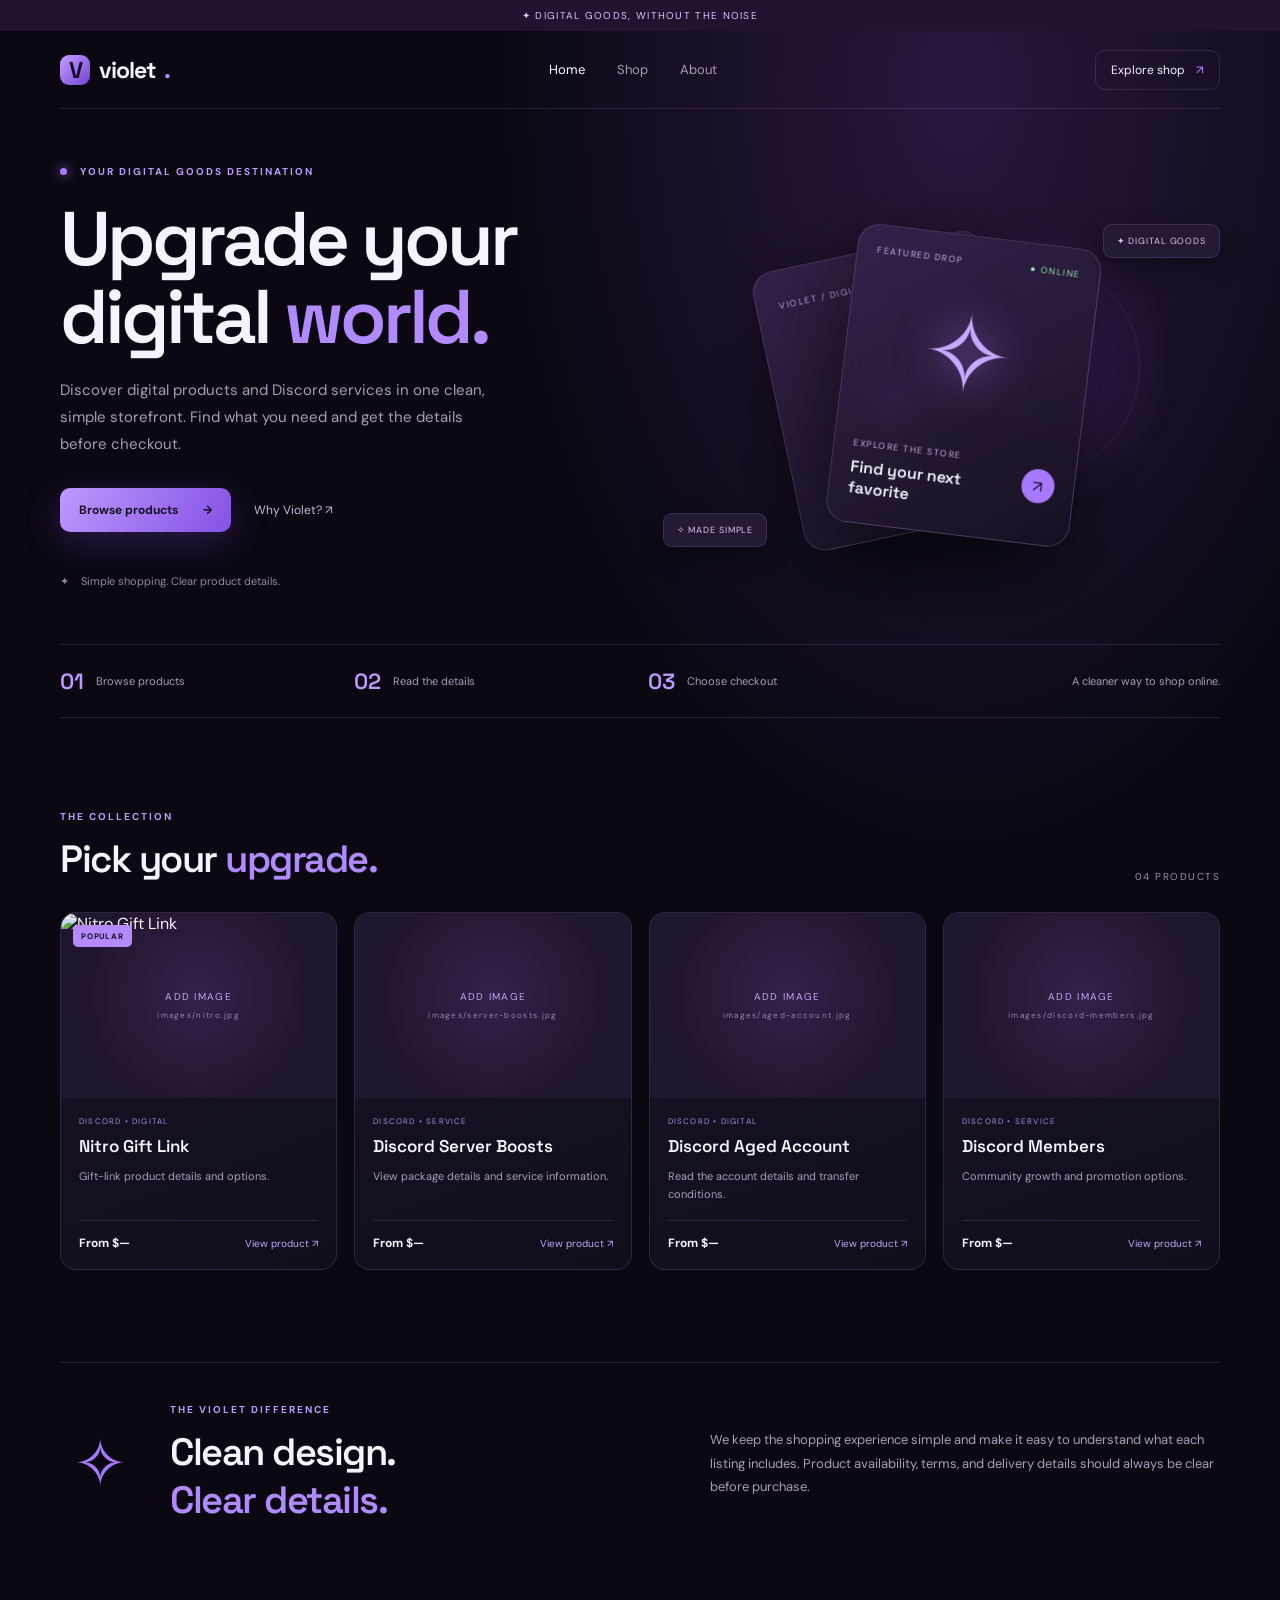
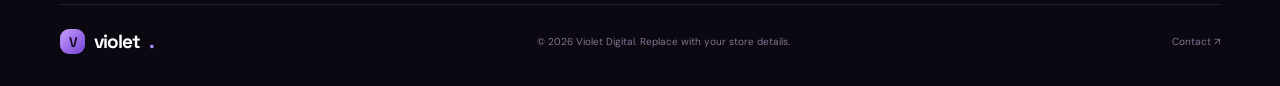
==== index.html @ 37dc9ee9 "Add files via upload" ====
<!doctype html>
<html lang="en"><head><meta charset="utf-8"><meta name="viewport" content="width=device-width,initial-scale=1"><meta name="description" content="Explore digital products and Discord services at Violet."><title>Violet — Digital Goods</title><link rel="stylesheet" href="style.css"><script defer src="script.js"></script></head>
<body><div class="announcement">✦ DIGITAL GOODS, WITHOUT THE NOISE</div>
<header class="nav wrap"><a class="brand" href="index.html"><span class="brand-mark">V</span> violet<span class="dot">.</span></a><nav><a class="active" href="index.html">Home</a><a href="#products">Shop</a><a href="#about">About</a></nav><a class="nav-cta" href="#products">Explore shop <span>↗</span></a></header>
<main>
<section class="hero wrap"><div class="hero-copy"><div class="eyebrow"><span class="pulse"></span> YOUR DIGITAL GOODS DESTINATION</div><h1>Upgrade your<br>digital <em>world.</em></h1><p>Discover digital products and Discord services in one clean, simple storefront. Find what you need and get the details before checkout.</p><div class="hero-actions"><a class="button primary" href="#products">Browse products <span>→</span></a><a class="text-link" href="#about">Why Violet? ↗</a></div><div class="hero-proof"><span>✦</span><span>Simple shopping. Clear product details.</span></div></div>
<div class="hero-art"><div class="orb orb-one"></div><div class="orb orb-two"></div><div class="glass-card card-back"><span class="mini-label">VIOLET / DIGITAL</span><div class="back-shape">✦</div></div><div class="glass-card card-front"><div class="card-top"><span>FEATURED DROP</span><span class="live-dot">● ONLINE</span></div><div class="product-art">✧</div><div class="featured-bottom"><div><small>EXPLORE THE STORE</small><strong>Find your next favorite</strong></div><span class="arrow-circle">↗</span></div></div><div class="float-tag tag-top">✦ DIGITAL GOODS</div><div class="float-tag tag-bottom">✧ MADE SIMPLE</div></div></section>
<section class="stats wrap"><div><strong>01</strong><span>Browse products</span></div><div><strong>02</strong><span>Read the details</span></div><div><strong>03</strong><span>Choose checkout</span></div><div class="stats-note">A cleaner way to shop online.</div></section>
<section class="products-section wrap" id="products"><div class="section-heading"><div><div class="eyebrow">THE COLLECTION</div><h2>Pick your <em>upgrade.</em></h2></div><span class="count">04 PRODUCTS</span></div>
<div class="product-grid">
<article class="product-card"><a class="product-image" href="products/nitro-gift-link.html"><img src="images/nitro.jpg" alt="Nitro Gift Link"><span class="image-placeholder">ADD IMAGE<br><small>images/nitro.jpg</small></span><span class="product-badge">POPULAR</span></a><div class="product-info"><div class="product-type">DISCORD • DIGITAL</div><h3>Nitro Gift Link</h3><p>Gift-link product details and options.</p><div class="product-bottom"><span class="price">From $—</span><a href="products/nitro-gift-link.html">View product ↗</a></div></div></article>
<article class="product-card"><a class="product-image" href="products/discord-server-boosts.html"><img src="images/server-boosts.jpg" alt="Discord Server Boosts"><span class="image-placeholder">ADD IMAGE<br><small>images/server-boosts.jpg</small></span></a><div class="product-info"><div class="product-type">DISCORD • SERVICE</div><h3>Discord Server Boosts</h3><p>View package details and service information.</p><div class="product-bottom"><span class="price">From $—</span><a href="products/discord-server-boosts.html">View product ↗</a></div></div></article>
<article class="product-card"><a class="product-image" href="products/discord-aged-account.html"><img src="images/aged-account.jpg" alt="Discord Aged Account"><span class="image-placeholder">ADD IMAGE<br><small>images/aged-account.jpg</small></span></a><div class="product-info"><div class="product-type">DISCORD • DIGITAL</div><h3>Discord Aged Account</h3><p>Read the account details and transfer conditions.</p><div class="product-bottom"><span class="price">From $—</span><a href="products/discord-aged-account.html">View product ↗</a></div></div></article>
<article class="product-card"><a class="product-image" href="products/discord-members.html"><img src="images/discord-members.jpg" alt="Discord Members"><span class="image-placeholder">ADD IMAGE<br><small>images/discord-members.jpg</small></span></a><div class="product-info"><div class="product-type">DISCORD • SERVICE</div><h3>Discord Members</h3><p>Community growth and promotion options.</p><div class="product-bottom"><span class="price">From $—</span><a href="products/discord-members.html">View product ↗</a></div></div></article>
</div></section>
<section class="about wrap" id="about"><div class="about-symbol">✧</div><div><div class="eyebrow">THE VIOLET DIFFERENCE</div><h2>Clean design.<br><em>Clear details.</em></h2></div><p>We keep the shopping experience simple and make it easy to understand what each listing includes. Product availability, terms, and delivery details should always be clear before purchase.</p></section>
</main><footer class="footer wrap"><a class="brand" href="index.html"><span class="brand-mark">V</span> violet<span class="dot">.</span></a><span>© 2026 Violet Digital. Replace with your store details.</span><a href="mailto:hello@example.com">Contact ↗</a></footer></body></html>
---- style.css ----
@import url('https://fonts.googleapis.com/css2?family=DM+Sans:wght@400;500;600;700&family=Space+Grotesk:wght@400;500;600;700&display=swap');
:root{--bg:#0b0812;--panel:#151020;--panel2:#1c1429;--purple:#b18aff;--purple2:#7846dc;--text:#f7f2ff;--muted:#a99db8;--line:rgba(205,177,255,.14)}
*{box-sizing:border-box}html{scroll-behavior:smooth}body{margin:0;background:radial-gradient(ellipse at 75% 5%,#29183e 0,transparent 34%),var(--bg);color:var(--text);font-family:'DM Sans',sans-serif}a{color:inherit;text-decoration:none}button,input,select{font:inherit}.wrap{width:min(1160px,calc(100% - 44px));margin:auto}
.announcement{text-align:center;background:#211431;color:#d9c4ff;padding:9px;font-size:10px;letter-spacing:.13em}
.nav{height:78px;display:flex;align-items:center;justify-content:space-between;border-bottom:1px solid var(--line)}.brand{font:700 23px 'Space Grotesk';letter-spacing:-1px;display:flex;align-items:center;gap:9px}.brand-mark{width:30px;height:30px;display:grid;place-items:center;background:linear-gradient(135deg,#c69fff,#7443d5);border-radius:9px;color:#160d25}.dot{color:var(--purple)}nav{display:flex;gap:32px;color:var(--muted);font-size:13px}nav a:hover,nav .active{color:white}.nav-cta{border:1px solid var(--line);padding:11px 15px;border-radius:10px;font-size:12px}.nav-cta span{color:var(--purple);margin-left:8px}
.eyebrow{font-size:10px;letter-spacing:.2em;color:#bd9cff;font-weight:700}.pulse{display:inline-block;width:7px;height:7px;border-radius:50%;background:#a879ff;box-shadow:0 0 12px #a879ff;margin-right:9px}
.hero{min-height:535px;display:grid;grid-template-columns:1fr 1fr;align-items:center;gap:25px;padding-top:40px;padding-bottom:40px}.hero h1{font:600 clamp(48px,6vw,76px)/1.02 'Space Grotesk';letter-spacing:-4px;margin:22px 0}.hero h1 em,h2 em{font-style:normal;color:var(--purple)}.hero-copy>p{max-width:440px;color:var(--muted);font-size:15px;line-height:1.8}.hero-actions{display:flex;align-items:center;gap:23px;margin-top:30px}.button{display:inline-flex;align-items:center;justify-content:center;gap:25px;padding:14px 19px;border:0;border-radius:10px;font-size:12px;font-weight:700;cursor:pointer}.primary{background:linear-gradient(120deg,#bd99ff,#8551e4);color:#180f25;box-shadow:0 10px 35px #824ce044}.text-link{font-size:12px;color:#c7b6df}.hero-proof{display:flex;align-items:center;gap:12px;margin-top:42px;color:#93869f;font-size:11px}
.hero-art{height:410px;position:relative;display:grid;place-items:center}.orb{position:absolute;border-radius:50%;filter:blur(1px)}.orb-one{width:300px;height:300px;background:radial-gradient(circle,#7042bd66,transparent 70%);top:45px;right:40px}.orb-two{width:220px;height:220px;border:1px solid #b38aff2c;right:80px;top:85px}.glass-card{position:absolute;border:1px solid #d9bfff30;background:linear-gradient(145deg,#34234cdd,#171020ef);box-shadow:0 30px 90px #0008;backdrop-filter:blur(15px);border-radius:22px}.card-back{width:235px;height:285px;transform:rotate(-12deg) translate(-45px,5px);padding:22px}.card-front{width:245px;height:300px;transform:rotate(7deg) translate(28px,5px);padding:19px}.mini-label,.card-top,.featured-bottom small{font-size:9px;letter-spacing:.17em;color:#c4addf}.back-shape{font-size:115px;color:#8d5de6;opacity:.6;text-align:center;margin-top:35px}.card-top{display:flex;justify-content:space-between}.live-dot{color:#9de3b5}.product-art{height:175px;display:grid;place-items:center;font-size:108px;color:#c9a9ff;text-shadow:0 0 45px #a879ff}.featured-bottom{display:flex;align-items:center;justify-content:space-between}.featured-bottom strong{display:block;font:600 16px 'Space Grotesk';margin-top:5px}.arrow-circle{width:34px;height:34px;border-radius:50%;background:#a879ff;color:#180e25;display:grid;place-items:center}.float-tag{position:absolute;background:#251a35;border:1px solid var(--line);padding:10px 13px;border-radius:9px;font-size:9px;letter-spacing:.1em;color:#d7c6ef;box-shadow:0 10px 25px #0005}.tag-top{top:52px;right:0}.tag-bottom{bottom:35px;left:10px}
.stats{display:grid;grid-template-columns:repeat(4,1fr);border-top:1px solid var(--line);border-bottom:1px solid var(--line);padding:22px 0;gap:15px}.stats div{display:flex;align-items:center;gap:12px}.stats strong{font:600 22px 'Space Grotesk';color:#bd9aff}.stats span,.stats-note{font-size:11px;color:var(--muted)}.stats-note{justify-content:flex-end}
.products-section{padding:92px 0}.section-heading{display:flex;justify-content:space-between;align-items:end;margin-bottom:29px}.section-heading h2,.about h2{font:600 38px 'Space Grotesk';letter-spacing:-1.5px;margin:12px 0 0}.count{font-size:10px;letter-spacing:.15em;color:#9e8eaf}.product-grid{display:grid;grid-template-columns:repeat(4,1fr);gap:17px}.product-card{background:linear-gradient(160deg,#1b1429,#110d19);border:1px solid var(--line);border-radius:16px;overflow:hidden;transition:.25s}.product-card:hover{transform:translateY(-6px);border-color:#a879ff77}.product-image{height:185px;display:grid;place-items:center;position:relative;background:radial-gradient(circle at 50% 45%,#593b8066,#21162f 65%);overflow:hidden}.product-image img{width:100%;height:100%;object-fit:cover;position:absolute;inset:0;z-index:1}.image-placeholder{font-size:10px;text-align:center;line-height:1.8;letter-spacing:.13em;color:#c3a4f2;z-index:0}.image-placeholder small{font-size:8px;color:#9783ad}.product-badge{position:absolute;top:12px;left:12px;z-index:2;background:#b58aff;color:#1a1026;border-radius:5px;padding:6px 8px;font-size:8px;font-weight:700;letter-spacing:.1em}.product-info{padding:18px}.product-type{font-size:8px;letter-spacing:.15em;color:#aa8be0}.product-info h3{font:600 17px 'Space Grotesk';margin:9px 0}.product-info p{font-size:11px;color:var(--muted);line-height:1.6;min-height:36px}.product-bottom{display:flex;justify-content:space-between;align-items:center;border-top:1px solid var(--line);padding-top:14px;margin-top:16px}.price{font-size:12px;font-weight:700}.product-bottom a{font-size:10px;color:#c5a8ff}
.about{display:grid;grid-template-columns:80px 1fr 1fr;align-items:center;gap:30px;padding:40px 0 80px;border-top:1px solid var(--line)}.about-symbol{font-size:65px;color:#a879ff;text-align:center}.about p{color:var(--muted);font-size:13px;line-height:1.8}.footer{border-top:1px solid var(--line);padding:24px 0 32px;display:flex;justify-content:space-between;align-items:center;color:#82758f;font-size:10px}.footer .brand{color:white;font-size:19px}.footer .brand-mark{width:25px;height:25px;font-size:14px}
.page-main{min-height:70vh;padding:60px 0 85px}.crumb{font-size:11px;color:var(--muted);margin-bottom:32px}.crumb a{color:#c4a5ff}.detail{display:grid;grid-template-columns:1fr 1fr;gap:60px;align-items:start}.detail-image{height:420px;border:1px solid var(--line);border-radius:20px;background:radial-gradient(circle,#593b8066,#21162f 70%);display:grid;place-items:center;position:relative;overflow:hidden}.detail-image img{width:100%;height:100%;object-fit:cover;position:absolute;inset:0;z-index:1}.detail-image .image-placeholder{font-size:12px}.detail-copy h1{font:600 43px 'Space Grotesk';letter-spacing:-2px;margin:14px 0}.detail-copy>p{color:var(--muted);line-height:1.8;font-size:14px}.detail-price{font:600 25px 'Space Grotesk';margin:24px 0}.detail-copy ul{padding-left:18px;color:#c4b6d3;font-size:13px;line-height:2}.detail-copy .button{margin-top:18px}.note{font-size:10px!important;color:#84778f!important;margin-top:17px}
.checkout-layout{display:grid;grid-template-columns:1.2fr .8fr;gap:22px}.panel{background:#171120;border:1px solid var(--line);border-radius:16px;padding:24px}.panel h2{font:600 20px 'Space Grotesk';margin:0 0 20px}.field{margin:14px 0}.field label{display:block;color:#b9a9c9;font-size:11px;margin-bottom:8px}.field input,.field select{width:100%;padding:13px 14px;border-radius:9px;border:1px solid #49385d;background:#0e0a15;color:white;outline:none;font-size:13px}.field input:focus,.field select:focus{border-color:#a879ff}.payment-option{display:flex;gap:12px;align-items:center;padding:14px;border:1px solid #49385d;border-radius:10px;margin:10px 0;cursor:pointer;font-size:13px}.payment-option:has(input:checked){border-color:#a879ff;background:#a879ff12}.payment-option input{accent-color:#a879ff}.summary-line{display:flex;justify-content:space-between;color:#b6a9c5;font-size:12px;padding:12px 0;border-bottom:1px solid var(--line)}.summary-line.total{font-size:16px;color:white;font-weight:700;border:0}.checkout-message{color:#c4a5ff;font-size:11px;line-height:1.6;margin-top:14px}
@media(max-width:850px){.hero{grid-template-columns:1fr;padding-top:60px}.hero-art{height:360px}.product-grid{grid-template-columns:repeat(2,1fr)}.stats{grid-template-columns:repeat(2,1fr)}.about{grid-template-columns:55px 1fr}.about p{grid-column:2}.detail{grid-template-columns:1fr;gap:28px}.checkout-layout{grid-template-columns:1fr}}
@media(max-width:560px){.wrap{width:calc(100% - 30px)}nav{gap:13px;font-size:11px}.nav-cta{display:none}.hero h1{font-size:54px}.hero-art{transform:scale(.88);margin:-15px -20px}.product-grid{grid-template-columns:1fr}.product-image{height:215px}.section-heading h2,.about h2{font-size:30px}.stats{gap:16px}.footer{gap:14px;flex-wrap:wrap}.detail-copy h1{font-size:36px}}
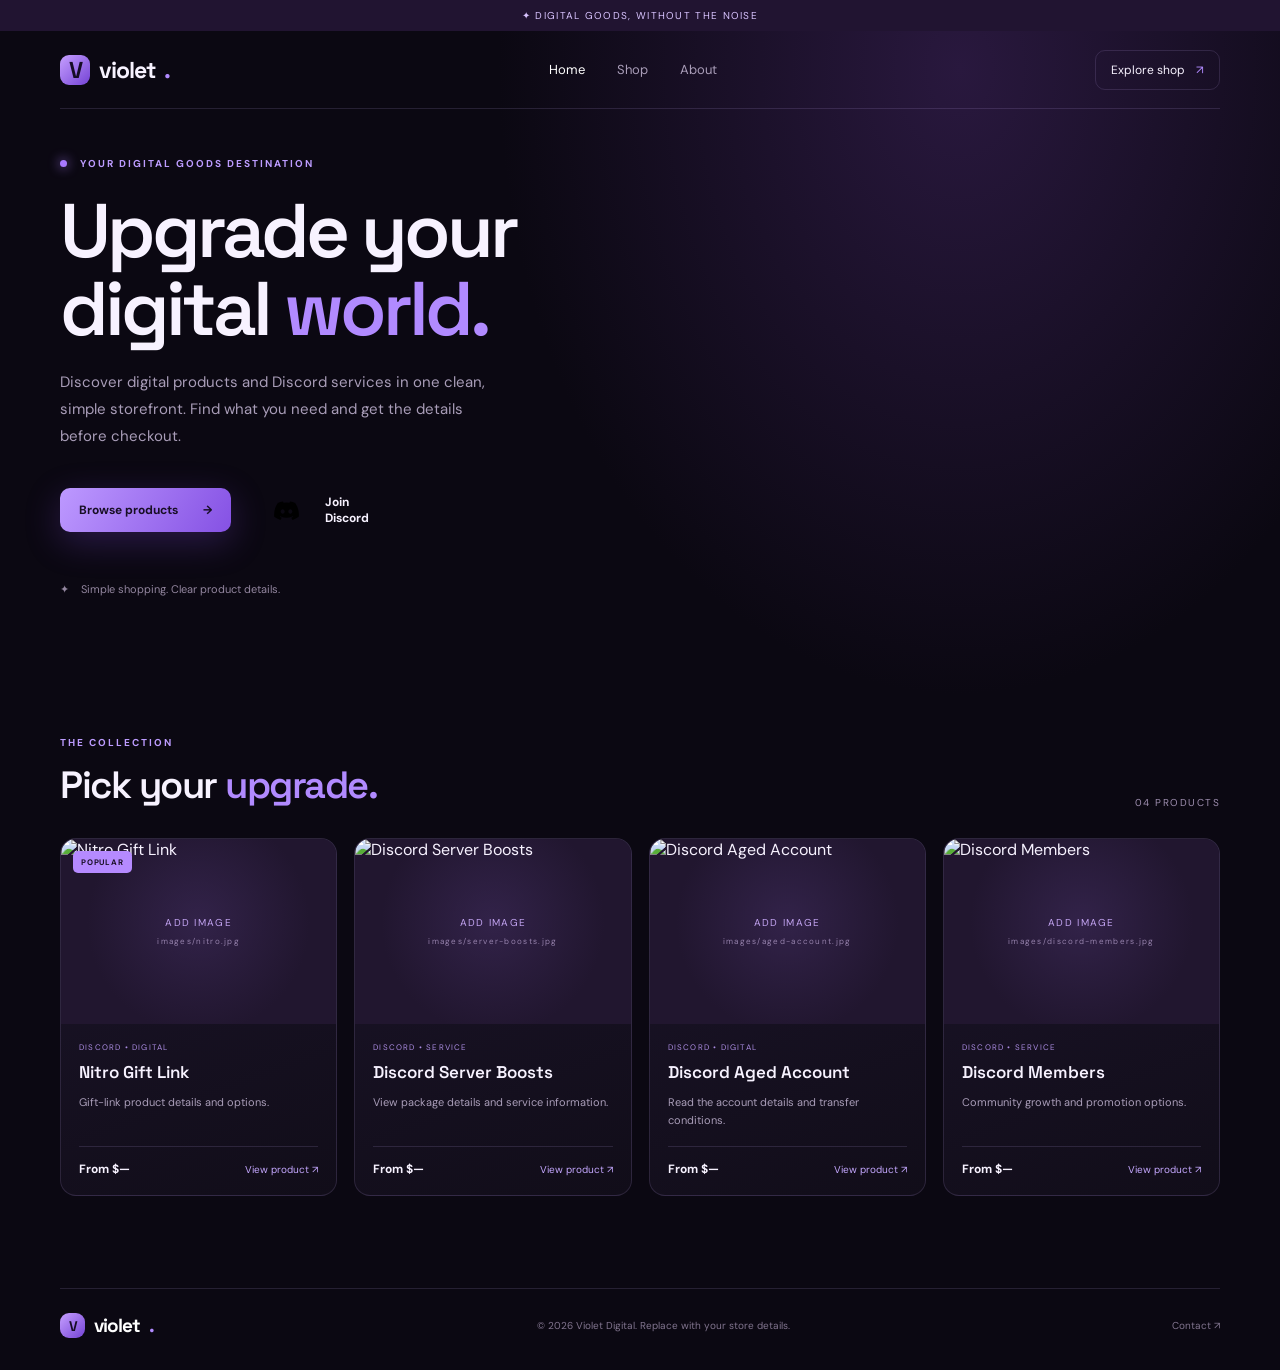
==== commit 5aeb1632: "Update index.html" ====
--- a/index.html
+++ b/index.html
@@ -3,9 +3,9 @@
 <body><div class="announcement">✦ DIGITAL GOODS, WITHOUT THE NOISE</div>
 <header class="nav wrap"><a class="brand" href="index.html"><span class="brand-mark">V</span> violet<span class="dot">.</span></a><nav><a class="active" href="index.html">Home</a><a href="#products">Shop</a><a href="#about">About</a></nav><a class="nav-cta" href="#products">Explore shop <span>↗</span></a></header>
 <main>
-<section class="hero wrap"><div class="hero-copy"><div class="eyebrow"><span class="pulse"></span> YOUR DIGITAL GOODS DESTINATION</div><h1>Upgrade your<br>digital <em>world.</em></h1><p>Discover digital products and Discord services in one clean, simple storefront. Find what you need and get the details before checkout.</p><div class="hero-actions"><a class="button primary" href="#products">Browse products <span>→</span></a><a class="text-link" href="#about">Why Violet? ↗</a></div><div class="hero-proof"><span>✦</span><span>Simple shopping. Clear product details.</span></div></div>
-<div class="hero-art"><div class="orb orb-one"></div><div class="orb orb-two"></div><div class="glass-card card-back"><span class="mini-label">VIOLET / DIGITAL</span><div class="back-shape">✦</div></div><div class="glass-card card-front"><div class="card-top"><span>FEATURED DROP</span><span class="live-dot">● ONLINE</span></div><div class="product-art">✧</div><div class="featured-bottom"><div><small>EXPLORE THE STORE</small><strong>Find your next favorite</strong></div><span class="arrow-circle">↗</span></div></div><div class="float-tag tag-top">✦ DIGITAL GOODS</div><div class="float-tag tag-bottom">✧ MADE SIMPLE</div></div></section>
-<section class="stats wrap"><div><strong>01</strong><span>Browse products</span></div><div><strong>02</strong><span>Read the details</span></div><div><strong>03</strong><span>Choose checkout</span></div><div class="stats-note">A cleaner way to shop online.</div></section>
+<section class="hero wrap"><div class="hero-copy"><div class="eyebrow"><span class="pulse"></span> YOUR DIGITAL GOODS DESTINATION</div><h1>Upgrade your<br>digital <em>world.</em></h1><p>Discover digital products and Discord services in one clean, simple storefront. Find what you need and get the details before checkout.</p><div class="hero-actions"><a class="button primary" href="#products">Browse products <span>→</span></a><a class="button discord-button" href="https://discord.com/invite/YOUR-INVITE-CODE" target="_blank" rel="noopener noreferrer"><svg viewBox="0 0 24 24" aria-hidden="true"><path d="M19.7 5.3a18.2 18.2 0 0 0-4.5-1.4l-.6 1.2a16.8 16.8 0 0 0-5.2 0l-.6-1.2a18.2 18.2 0 0 0-4.5 1.4C1.5 9.5.7 13.6 1.1 17.6a18.4 18.4 0 0 0 5.5 2.8l1.2-1.9-1.9-.9.5-.4a13 13 0 0 0 11.2 0l.5.4-1.9.9 1.2 1.9a18.4 18.4 0 0 0 5.5-2.8c.5-4.7-.8-8.8-3.2-12.3ZM8.6 14.8c-1 0-1.8-.9-1.8-2s.8-2 1.8-2 1.8.9 1.8 2-.8 2-1.8 2Zm6.8 0c-1 0-1.8-.9-1.8-2s.8-2 1.8-2 1.8.9 1.8 2-.8 2-1.8 2Z"/></svg>Join Discord</a></div><div class="hero-proof"><span>✦</span><span>Simple shopping. Clear product details.</span></div></div>
+</section>
+
 <section class="products-section wrap" id="products"><div class="section-heading"><div><div class="eyebrow">THE COLLECTION</div><h2>Pick your <em>upgrade.</em></h2></div><span class="count">04 PRODUCTS</span></div>
 <div class="product-grid">
 <article class="product-card"><a class="product-image" href="products/nitro-gift-link.html"><img src="images/nitro.jpg" alt="Nitro Gift Link"><span class="image-placeholder">ADD IMAGE<br><small>images/nitro.jpg</small></span><span class="product-badge">POPULAR</span></a><div class="product-info"><div class="product-type">DISCORD • DIGITAL</div><h3>Nitro Gift Link</h3><p>Gift-link product details and options.</p><div class="product-bottom"><span class="price">From $—</span><a href="products/nitro-gift-link.html">View product ↗</a></div></div></article>
@@ -13,5 +13,5 @@
 <article class="product-card"><a class="product-image" href="products/discord-aged-account.html"><img src="images/aged-account.jpg" alt="Discord Aged Account"><span class="image-placeholder">ADD IMAGE<br><small>images/aged-account.jpg</small></span></a><div class="product-info"><div class="product-type">DISCORD • DIGITAL</div><h3>Discord Aged Account</h3><p>Read the account details and transfer conditions.</p><div class="product-bottom"><span class="price">From $—</span><a href="products/discord-aged-account.html">View product ↗</a></div></div></article>
 <article class="product-card"><a class="product-image" href="products/discord-members.html"><img src="images/discord-members.jpg" alt="Discord Members"><span class="image-placeholder">ADD IMAGE<br><small>images/discord-members.jpg</small></span></a><div class="product-info"><div class="product-type">DISCORD • SERVICE</div><h3>Discord Members</h3><p>Community growth and promotion options.</p><div class="product-bottom"><span class="price">From $—</span><a href="products/discord-members.html">View product ↗</a></div></div></article>
 </div></section>
-<section class="about wrap" id="about"><div class="about-symbol">✧</div><div><div class="eyebrow">THE VIOLET DIFFERENCE</div><h2>Clean design.<br><em>Clear details.</em></h2></div><p>We keep the shopping experience simple and make it easy to understand what each listing includes. Product availability, terms, and delivery details should always be clear before purchase.</p></section>
-</main><footer class="footer wrap"><a class="brand" href="index.html"><span class="brand-mark">V</span> violet<span class="dot">.</span></a><span>© 2026 Violet Digital. Replace with your store details.</span><a href="mailto:hello@example.com">Contact ↗</a></footer></body></html>+
+</main><footer class="footer wrap"><a class="brand" href="index.html"><span class="brand-mark">V</span> violet<span class="dot">.</span></a><span>© 2026 Violet Digital. Replace with your store details.</span><a href="mailto:hello@example.com">Contact ↗</a></footer></body></html>
